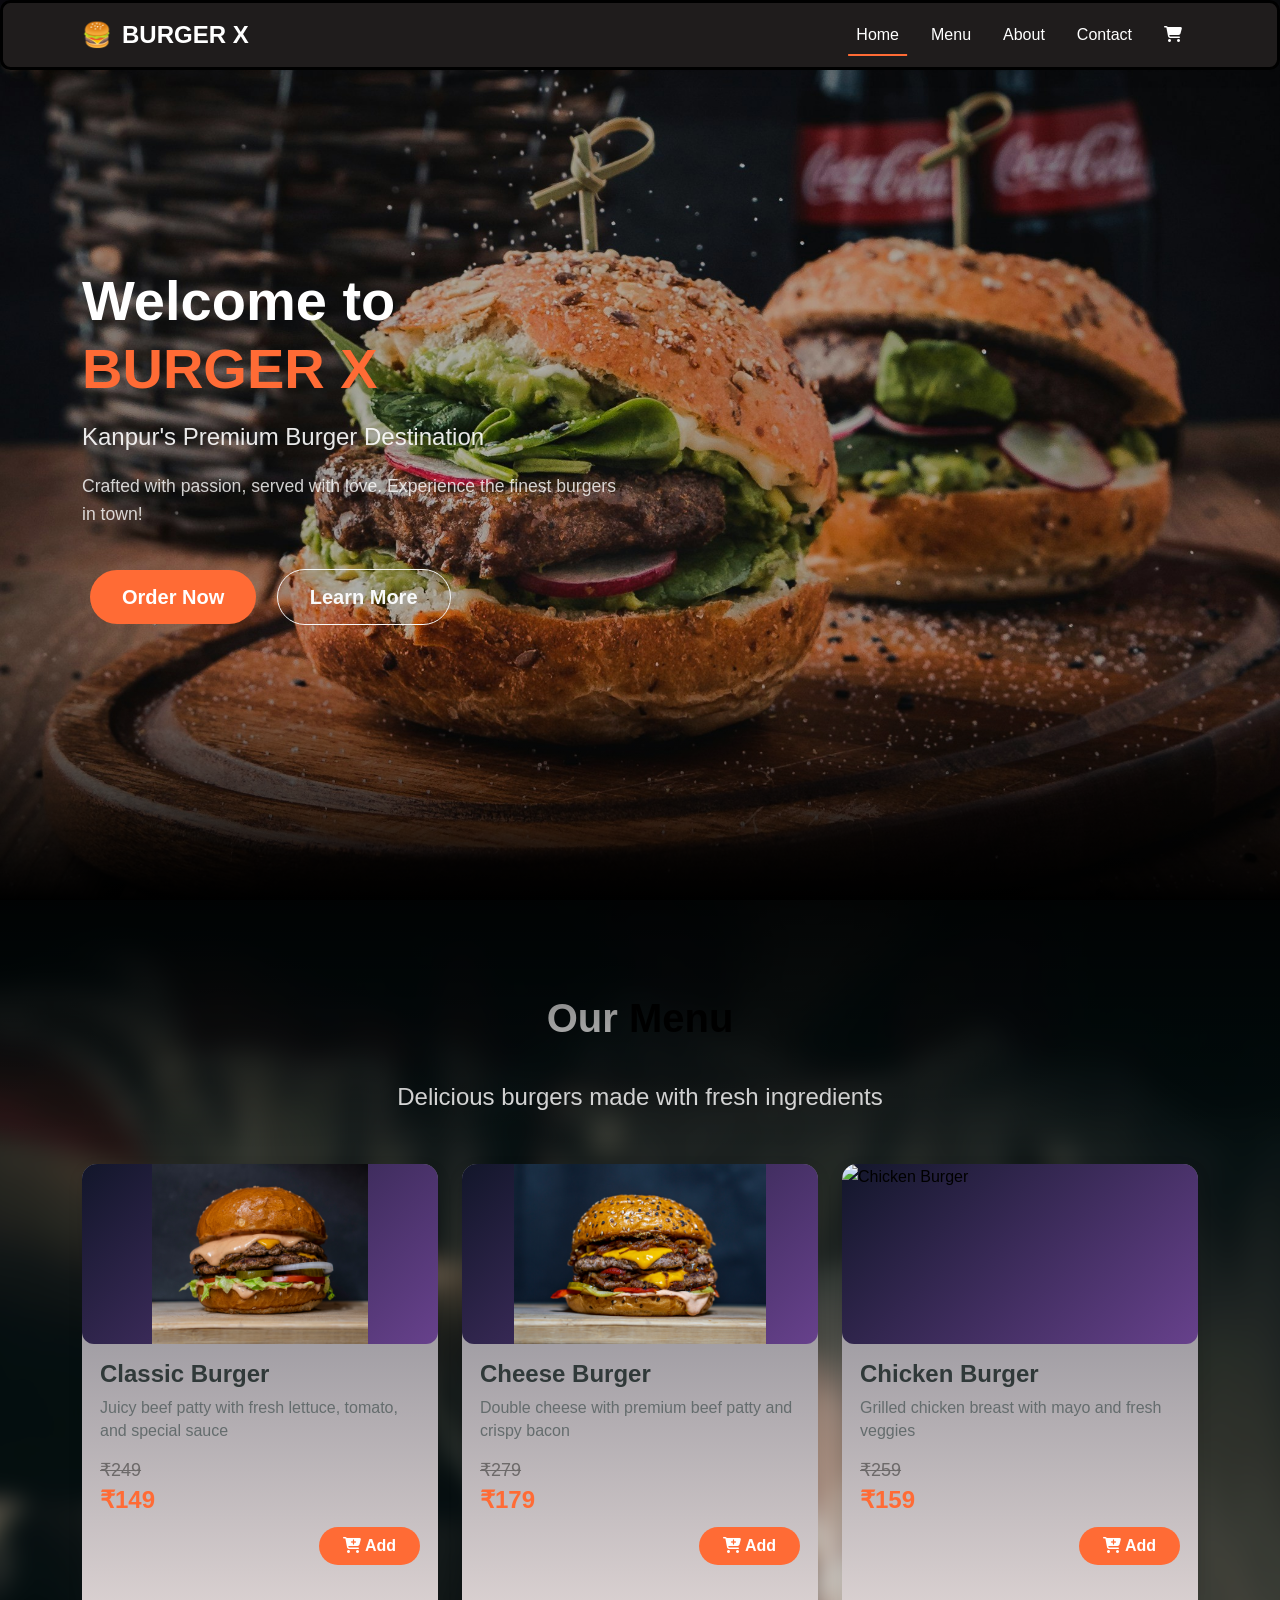
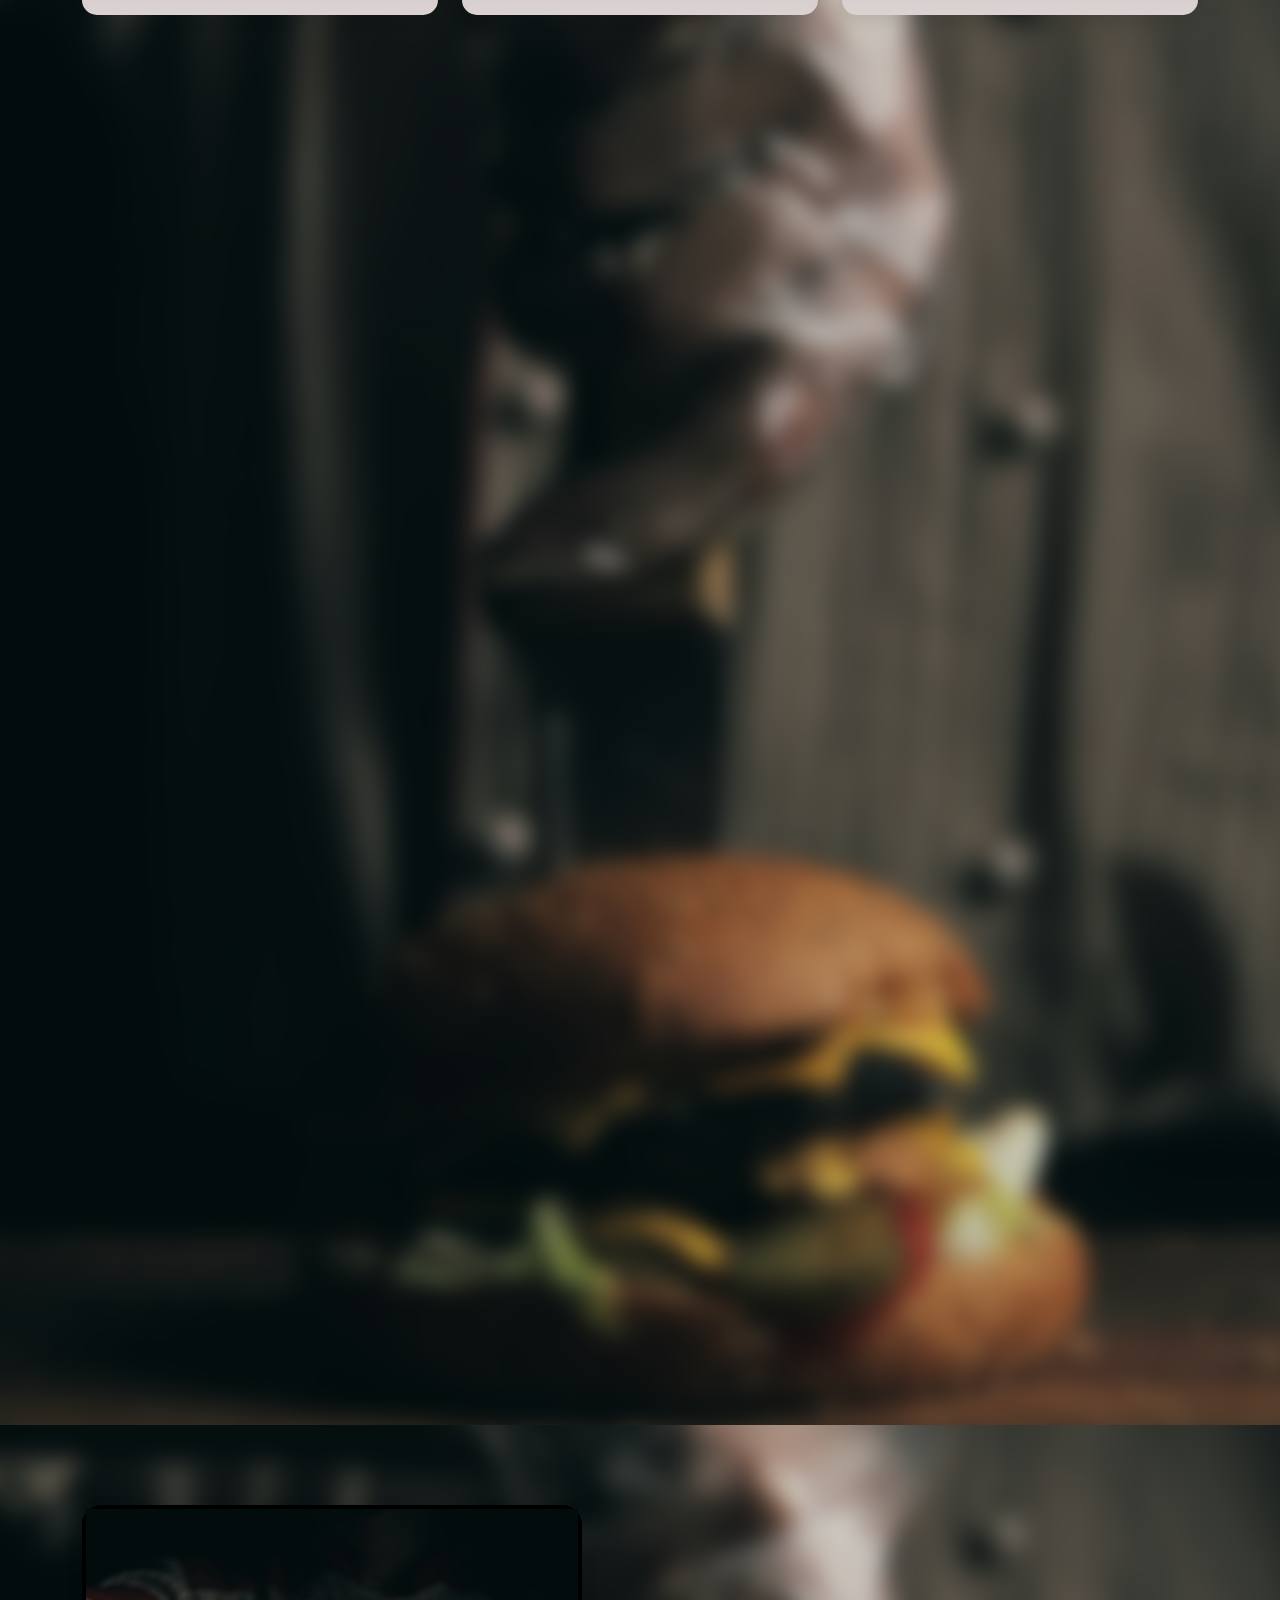
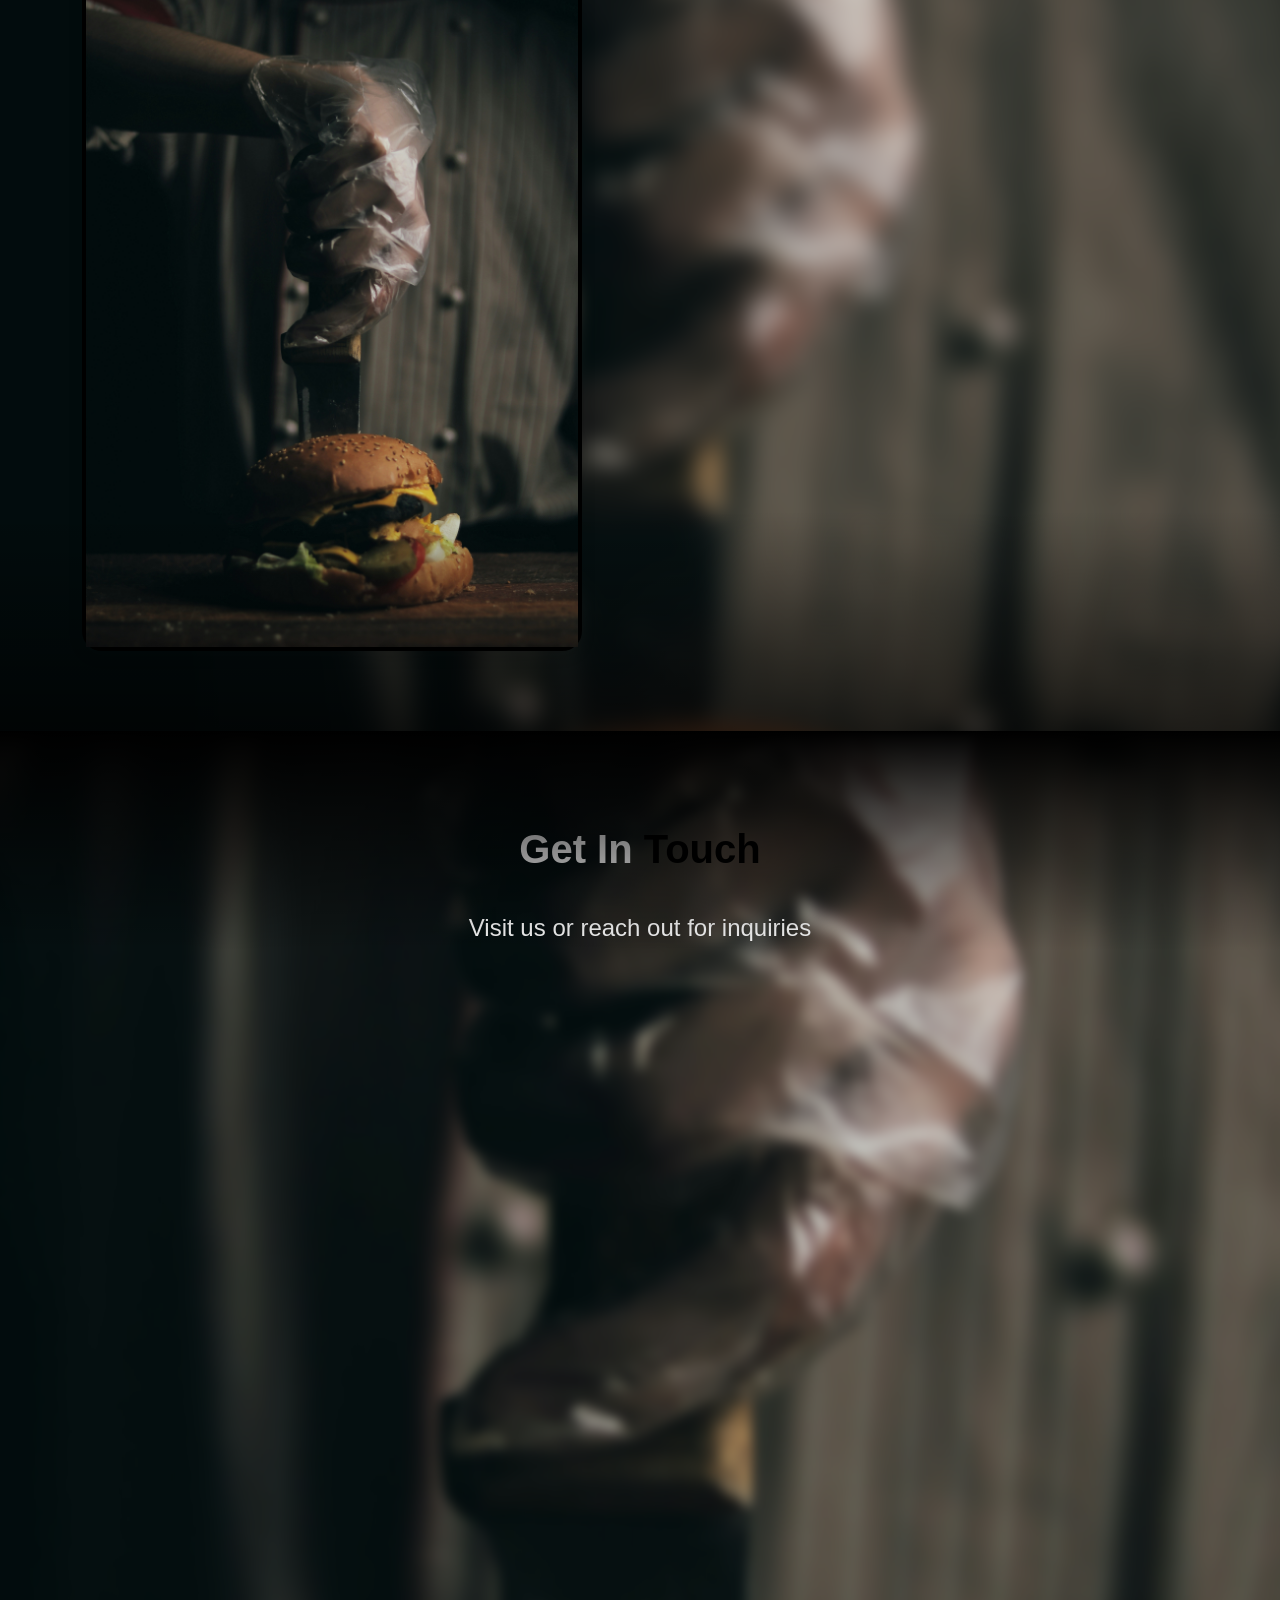
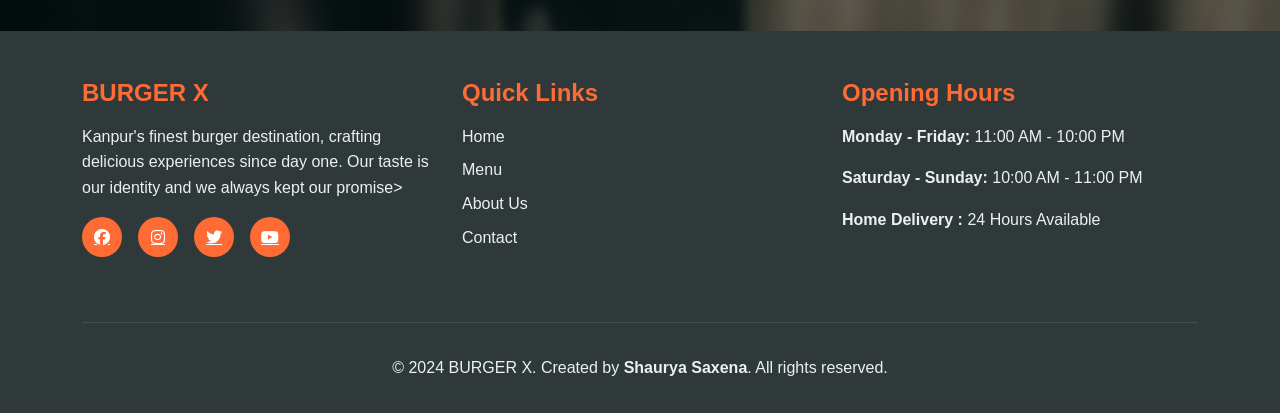
==== index.html @ 2e6d2f6c "new" ====
<!DOCTYPE html>
<html lang="en">
<head>
    <meta charset="UTF-8">
    <meta name="viewport" content="width=device-width, initial-scale=1.0">
    <title>S BURGER X | Premium Burgers in Kanpur</title>
    <link href="https://cdn.jsdelivr.net/npm/bootstrap@5.3.0/dist/css/bootstrap.min.css" rel="stylesheet">
    <link rel="stylesheet" href="https://cdnjs.cloudflare.com/ajax/libs/font-awesome/6.4.0/css/all.min.css">
    <link rel="stylesheet" href="style.css">
</head>
<body>
    <!-- Navbar -->
    <nav class="navbar navbar-expand-lg fixed-top">
        <div class="container">
            <a class="navbar-brand" href="#home">
              🍔
                <span class="brand-text">BURGER X</span>
            </a>
            <button class="navbar-toggler" type="button" id="navToggler">
                <span class="hamburger-icon">
                    <span></span>
                    <span></span>
                    <span></span>
                    
                </span>
            </button>
            <div class="collapse navbar-collapse" id="navbarNav">
                <ul class="navbar-nav ms-auto">
                    <li class="nav-item">
                        <a class="nav-link active" href="#home">Home</a>
                    </li>
                    <li class="nav-item">
                        <a class="nav-link" href="#menu">Menu</a>
                    </li>
                    <li class="nav-item">
                        <a class="nav-link" href="#about">About</a>
                    </li>
                    <li class="nav-item">
                        <a class="nav-link" href="#contact">Contact</a>
                    </li>
                    <li class="nav-item">
                        <a class="nav-link cart-link" href="#" id="cartBtn">
                            <i class="fas fa-shopping-cart"></i>
                            <span class="cart-badge" id="cartCount">0</span>
                        </a>
                    </li>
                </ul>
            </div>
        </div>
    </nav>

    <!-- Hero Section -->
    <section id="home" class="hero-section">
        <div class="container">
            <div class="row align-items-center">
                <div class="col-lg-6 hero-content">
                    <h1 class="hero-title animate-fade-in">Welcome to <span class="highlight">BURGER X</span></h1>
                    <p class="hero-subtitle animate-fade-in-delay">Kanpur's Premium Burger Destination</p>
                    <p class="hero-description animate-fade-in-delay-2">Crafted with passion, served with love. Experience the finest burgers in town!</p>
                    <div class="hero-buttons animate-fade-in-delay-3">
                        <a href="#menu" class="btn btn-primary btn-lg">Order Now</a>
                        <a href="#about" class="btn btn-outline-light btn-lg">Learn More</a>
                    </div>
                </div>
                <div class="col-lg-6 hero-image animate-slide-in">
                    <div class="burger-animation">
                  <div class="hero-image-wrapper">
                  <!-- <img src="mae-mu-I7A_pHLcQK8-unsplash.jpg" alt="" class="hero-image">
                </div> -->
                    </div>
                </div>
            </div>
        </div>
    </section>

    <!-- Menu Section -->
    <section id="menu" class="menu-section">
        <div class="container">
            <div class="section-header text-center">
                <button class="menu-btn">
                <h2 class="section-title">Our <strong class="sssm">Menu</strong></h2>
             </button>   <p class="section-subtitle">Delicious burgers made with fresh ingredients</p>
            </div>
            <div class="row" id="productContainer">
                <!-- Products will be dynamically loaded here -->
            </div>
        </div>
    </section>
<div class="blur-bridge"></div>
    <!-- About Section -->
    <section id="about" class="about-section">
        <div class="container">
            <div class="row align-items-center">
                <div class="col-lg-6">
                    <div class="about-image">
                        <div class="about-image-wrapper">
                           
                            <img src="sajad-nazeran-1iiPRVapgrw-unsplash.jpg" alt="About Image" >
                        
                        </div>
                    </div>
                </div>
                <div class="col-lg-6">
                    <div class="about-content">
                        <h2 class="section-title">About <span class="highlight">BURGER X</span></h2>
                        <p class="about-text">Founded by <strong>Shaurya Saxena</strong>,BURGER X is Kanpur's premier destination for gourmet burgers. Located in the Heart of Kanpur (208001), we pride ourselves on serving the finest quality burgers made with fresh, locally-sourced ingredients.</p>
                        <p class="about-text">Our passion for creating the perfect burger drives everything we do. From classic favorites to innovative creations, each burger is crafted with care and attention to detail.focuses on the delicious food (fresh ingredients, unique flavors, juicy patties, toppings like caramelized onions/sauces), the experience (cozy atmosphere, great service, storytelling), and marketing (social media buzz with captions like "burger o'clock," promotions, local events, behind-the-scenes glimpses) to build a strong brand that attracts customers seeking both quality and fun</p>
                        <div class="about-stats">
                            <div class="stat-item">
                                <h3>500+</h3>
                                <p>Happy Customers</p>
                            </div>
                            <div class="stat-item">
                                <h3>15+</h3>
                                <p>Burger Varieties</p>
                            </div>
                            <div class="stat-item">
                                <h3>4.8★</h3>
                                <p>Customer Rating</p>
                            </div>
                        </div>
                    </div>
                </div>
            </div>
        </div>
    </section>
<div class="blur-bridge"></div>
    <!-- Contact Section -->
    <section id="contact" class="contact-section">
        <div class="container">
            <div class="section-header text-center">
                <button class="touch-btn">
                <h2 class="section-title">Get In <strong style="color: black;">Touch</strong></h2>
               </button> <p class="section-subtitle">Visit us or reach out for inquiries</p>
            </div>
            <div class="row">
                <div class="col-lg-4 col-md-6 mb-4">
                    <div class="contact-card">
                        <div class="contact-icon">
                            <i class="fas fa-map-marker-alt"></i>
                        </div>
                        <h4>Location</h4>
                        <p>BURGER X<br>Kanpur, Uttar Pradesh<br>PIN: 208001</p>
                    </div>
                </div>
                <div class="col-lg-4 col-md-6 mb-4">
                    <div class="contact-card">
                        <div class="contact-icon">
                            <i class="fas fa-phone"></i>
                        </div>
                        <h4>Phone</h4>
                        <p>+91 98765 43210<br>+91 87654 32109</p>
                    </div>
                </div>
                <div class="col-lg-4 col-md-6 mb-4">
                    <div class="contact-card">
                        <div class="contact-icon">
                            <i class="fas fa-envelope"></i>
                        </div>
                        <h4>Email</h4>
                        <p>info@burgerx.com<br>shaurya@burgerx.com</p>
                    </div>
                </div>
            </div>
        </div>
    </section>

    <!-- Footer -->
    <footer class="footer">
        <div class="container">
            <div class="row">
                <div class="col-lg-4 mb-4">
                    <h4 class="footer-title">BURGER X</h4>
                    <p>Kanpur's finest burger destination, crafting delicious experiences since day one. Our taste is our identity and we always kept our promise></p>
                    <div class="social-links">
                        <a href="#"><i class="fab fa-facebook"></i></a>
                        <a href="#"><i class="fab fa-instagram"></i></a>
                        <a href="#"><i class="fab fa-twitter"></i></a>
                        <a href="#"><i class="fab fa-youtube"></i></a>
                    </div>
                </div>
                <div class="col-lg-4 mb-4">
                    <h4 class="footer-title">Quick Links</h4>
                    <ul class="footer-links">
                        <li><a href="#home">Home</a></li>
                        <li><a href="#menu">Menu</a></li>
                        <li><a href="#about">About Us</a></li>
                        <li><a href="#contact">Contact</a></li>
                    </ul>
                </div>
                <div class="col-lg-4 mb-4">
                    <h4 class="footer-title">Opening Hours</h4>
                    <p><strong>Monday - Friday:</strong> 11:00 AM - 10:00 PM</p>
                    <p><strong>Saturday - Sunday:</strong> 10:00 AM - 11:00 PM</p>
                    
                    <p><strong>Home Delivery : </strong> 24 Hours Available</p>
                </div>
            </div>
            <div class="footer-bottom">
                <p>&copy; 2024 BURGER X. Created by <strong>Shaurya Saxena</strong>. All rights reserved.</p>
            </div>
        </div>
    </footer>

    <!-- Cart Modal -->
    <div class="modal fade" id="cartModal" tabindex="-1">
        <div class="modal-dialog modal-dialog-scrollable modal-lg">
            <div class="modal-content">
                <div class="modal-header">
                    <h5 class="modal-title">Your Cart</h5>
                    <button type="button" class="btn-close" data-bs-dismiss="modal"></button>
                </div>
                <div class="modal-body">
                    <div id="cartItems"></div>
                    <div class="cart-empty" id="emptyCart" style="display: none;">
                        <i class="fas fa-shopping-cart"></i>
                        <p>Your cart is empty</p>
                    </div>
                </div>
                <div class="modal-footer">
                    <div class="cart-total">
                        <h4>Total: ₹<span id="cartTotal">0</span></h4>
                    </div>
                    <button type="button" class="btn btn-secondary" data-bs-dismiss="modal">Continue Shopping</button>
                    <button type="button" class="btn btn-primary" id="checkoutBtn">Checkout</button>
                </div>
            </div>
        </div>
    </div>

    <script src="https://cdn.jsdelivr.net/npm/bootstrap@5.3.0/dist/js/bootstrap.bundle.min.js"></script>
    <script src="script.js"></script>
</body>
</html>
---- style.css ----
/* ===== ROOT VARIABLES ===== */
:root {
    --ultra-color: #1f1c1c;
    --primary-color: #ff6b35;
    --secondary-color: #f7931e;
    --dark-color: #303939;
    --light-color: #ecf0f1;
    --white: #ffffff;
    --success-color: #27ae60;
    --danger-color: #e74c3c;
    --shadow: 0 5px 15px rgba(19, 18, 18, 0.1);
    --shadow-hover: 0 10px 30px rgba(52, 47, 47, 0.15);
    --transition: all 0.3s ease;
}

/* ===== GLOBAL STYLES ===== */
* {
    margin: 0;
    padding: 0;
    box-sizing: border-box;
 }

body {
    font-family: 'Segoe UI', Tahoma, Geneva, Verdana, sans-serif;
     color: var(--dark-colo); 
    line-height: 1.6;

  
}

html {
    scroll-behavior: smooth;
}

section {
    padding: 80px 0;
}

.highlight {
    color: var(--primary-color);
}

/* ===== NAVBAR ===== */
.navbar {
    border-radius: 10.5px;
    background: var(--ultra-color);
    box-shadow: var(--shadow);
    padding: 0.5rem 0;
    transition: var(--transition);
    border: solid 3px black;
}

.navbar-brand {
    display: flex;
    align-items: center;
    gap: 10px;
    font-weight: bold;
    font-size: 1.5rem;
    color: var(--white) !important;
}

.brand-icon {
    font-size: 2rem;
    animation: bounce 2s infinite;
}

@keyframes bounce {
    0%, 100% { transform: translateY(0); }
    50% { transform: translateY(-10px); }
}

.navbar-toggler {
    border: none;
    padding: 0;
    width: 30px;
    height: 30px;
    position: relative;
    cursor: pointer;
}

.navbar-toggler:focus {
    box-shadow: none;
}

.hamburger-icon {
    display: block;
    width: 100%;
    height: 100%;
    position: relative;
}

.hamburger-icon span {
    display: block;
    position: absolute;
    height: 3px;
    width: 100%;
    background: var(--primary-color);
    border-radius: 3px;
    opacity: 1;
    left: 0;
    transform: rotate(0deg);
    transition: .25s ease-in-out;
}

.hamburger-icon span:nth-child(1) {
    top: 0px;
}

.hamburger-icon span:nth-child(2) {
    top: 10px;
}

.hamburger-icon span:nth-child(3) {
    top: 20px;
}

.navbar-toggler.active .hamburger-icon span:nth-child(1) {
    top: 10px;
    transform: rotate(135deg);
}

.navbar-toggler.active .hamburger-icon span:nth-child(2) {
    opacity: 0;
    left: -60px;
}

.navbar-toggler.active .hamburger-icon span:nth-child(3) {
    top: 10px;
    transform: rotate(-135deg);
}

.nav-link {
    color: var(--white) !important;
    font-weight: 500;
    padding: 0.5rem 1rem !important;
    transition: var(--transition);
    position: relative;
}

.nav-link::after {
    content: '';
    position: absolute;
    bottom: 0;
    left: 50%;
    width: 0;
    height: 2px;
    background: var(--primary-color);
    transition: var(--transition);
    transform: translateX(-50%);
}

.nav-link:hover::after,
.nav-link.active::after {
    width: 80%;
}

.cart-link {
    position: relative;
}

.cart-badge {
    position: absolute;
    top: 0;
    right: 5px;
    background: var(--primary-color);
    color: var(--white);
    border-radius: 50%;
    width: 20px;
    height: 20px;
    display: flex;
    align-items: center;
    justify-content: center;
    font-size: 0.75rem;
    font-weight: bold;
}

/* ===== HERO SECTION ===== */
.hero-section {
    /* background: linear-gradient(135deg, #667eea 0%, #764ba2 100%);
   */  background-image:url(mae-mu-I7A_pHLcQK8-unsplash2222222.jpg);
    background-repeat: no-repeat;
    background-size: cover;
    background-position-x: center;
    color: var(--white); 
    min-height: 100vh;
    display: flex;
    align-items: center;
    padding-top: 80px;
    position: relative;
    overflow: hidden;
    object-fit: cover;
}
img {
    width: 100%;
    height: 100%;
    object-fit: cover; /* This is the <img> equivalent of background-size: cover */
}

.hero-section::before {
    content: '';
    position: absolute;
    top: 0;
    left: 0;
    right: 0;
    bottom: 0;
    /* background: url('data:image/svg+xml,<svg xmlns="http://www.w3.org/2000/svg" viewBox="0 0 1440 320"><path fill="%23ffffff" fill-opacity="0.1" d="M0,96L48,112C96,128,192,160,288,160C384,160,480,128,576,112C672,96,768,96,864,112C960,128,1056,160,1152,160C1248,160,1344,128,1392,112L1440,96L1440,320L1392,320C1344,320,1248,320,1152,320C1056,320,960,320,864,320C768,320,672,320,576,320C480,320,384,320,288,320C192,320,96,320,48,320L0,320Z"></path></svg>');
    background-size: cover;
    background-position: bottom; */
}
.hero-section::after {
  content: "";
  position: absolute;
  left: 0;
  right: 0;
  bottom: 0;
  height: 250px;

  background: linear-gradient(
    to bottom,
    rgba(0, 0, 0, 0),
    rgba(0, 0, 0, 20)
  );

  pointer-events: none;
  z-index: 0;
}

.hero-content {
    position: relative;
    z-index: 2;
}

.hero-title {
    font-size: 3.5rem;
    font-weight: bold;
    margin-bottom: 1rem;
}

.hero-subtitle {
    font-size: 1.5rem;
    margin-bottom: 1rem;
    opacity: 0.9;
}

.hero-description {
    font-size: 1.1rem;
    margin-bottom: 2rem;
    opacity: 0.8;
}

.hero-buttons .btn {
    margin: 0.5rem;
    padding: 0.75rem 2rem;
    border-radius: 50px;
    font-weight: 600;
    transition: var(--transition);
}

.btn-primary {
    background: var(--primary-color);
    border: none;
}

.btn-primary:hover {
    background: var(--secondary-color);
    transform: translateY(-3px);
    box-shadow: var(--shadow-hover);
}

.btn-outline-light:hover {
    transform: translateY(-3px);
    box-shadow: var(--shadow-hover);
}

.burger-animation {
    text-align: center;
}

.burger-emoji {
    font-size: 15rem;
    display: inline-block;
    animation: rotate 10s linear infinite;
}

@keyframes rotate {
    from { transform: rotate(0deg); }
    to { transform: rotate(360deg); }
}

/* ===== ANIMATIONS ===== */
.animate-fade-in {
    animation: fadeIn 1s ease-in;
}

.animate-fade-in-delay {
    animation: fadeIn 1s ease-in 0.3s backwards;
}

.animate-fade-in-delay-2 {
    animation: fadeIn 1s ease-in 0.6s backwards;
}

.animate-fade-in-delay-3 {
    animation: fadeIn 1s ease-in 0.9s backwards;
}

.animate-slide-in {
    animation: slideIn 1s ease-out;
}

@keyframes fadeIn {
    from {
        opacity: 0;
        transform: translateY(20px);
    }
    to {
        opacity: 1;
        transform: translateY(0);
    }
}

@keyframes slideIn {
    from {
        opacity: 0;
        transform: translateX(100px);
    }
    to {
        opacity: 1;
        transform: translateX(0);
    }
}

/* ===== SECTION HEADER ===== */
.section-header {
    margin-bottom: 3rem;
}

.section-title {
    font-size: 2.5rem;
    font-weight: bold;
    margin-bottom: 1rem;
}

.section-subtitle {
    margin-top: 20px;
    font-size: 1.5rem;
    color: #f8f8f8;
}

/* ===== MENU SECTION ===== */
.menu-section {
     position: relative;
  min-height: 100vh;
  overflow: hidden;
}

.menu-section::before {
  content: "";
  position: absolute;
  inset: 0;
  background-image: url("sajad-nazeran-1iiPRVapgrw-unsplash.jpg");
  background-size: cover;
  background-position: center;
  filter: blur(10px);
  object-fit: contain;
  transform: scale(1.1); /* prevents edge blur cut */
  z-index: -1;
  
  
}
.menu-section::after {
  content: "";
  position: absolute;
  left: 0;
  right: 0;
  top: 0;
  height: 250px;

  background: linear-gradient(
    to top,
    rgba(0, 0, 0, 0),
    rgba(0, 0, 0, 0.75)
  );

  pointer-events: none;
  z-index: 0;
}

.menu-btn{
     padding: 14px 24px 0px 24px ;
  border-radius: 999px;
  border: none;
  background: linear-gradient(135deg, var(--primary-color));
  color: white;
  font-size: 16px;
  font-weight: 300;
  cursor: pointer;
  transition: all 0.3s ease;

}
.sssm{
    color: black;
    font-weight: 700;
}
.product-card {
    background: linear-gradient(#7d7d87 0%, #dbd2d2 100%);
    border-radius: 15px;
    overflow: hidden;
    box-shadow: var(--shadow);
    transition: var(--transition);
    margin-bottom: 2rem;
    height: 100%;

}

.product-card:hover {
    transform: translateY(-10px);
    box-shadow: var(--shadow-hover);
}

/* .product-image {
    width: 100%;
    height: 250px;
    display: flex;
    align-items: center;
    justify-content: center;
    background-image: url(food-burger-606450.jpeg);
    font-size: 8rem;
} */
.product-image {
  width: 100%;
  height: 180px;              /* adjust height as you like */
  display: flex;
  align-items: center;
  justify-content: center;
  overflow: hidden;           /* prevents overflow */
 background: linear-gradient(135deg, #12162a 0%, #67418c 100%);
     /* optional */
  border-radius: 12px;
}

.product-image img {
  width: 100%;
  height: 100%;
  object-fit: contain;        /* FULL image visible */
}

.product-body {
    margin: auto;
   padding: 16px 18px 10px;
      line-height: 1.4;     /* reduce height */
  margin-bottom: 8px;  
}

.product-title {
    font-size: 1.5rem;
    font-weight: bold;
    margin-bottom: 0.5rem;
    color: var(--dark-color);
}

.product-description {
    color: #646c6d;
    margin-bottom: 1rem;
}

.product-footer {
    display: flex;
     flex-direction: column;   /* KEY PART */
    justify-content: space-between;
    align-items:first baseline;
}
.product-extra{
      color: #6d6a6a;
  font-size: 18px;
  text-decoration: line-through;

}
.product-price {
    font-size: 1.5rem;
    font-weight: bold;
    color: var(--primary-color);
}
.product-foot-btn{
    margin-top:10px;
    display:flex;
    justify-content:right;
}
.btn-add-cart {
    background: var(--primary-color);
    color: var(--white);
    border: none;
    padding: 0.5rem 1.5rem;
    border-radius: 50px;
    font-weight: 600;
    transition: var(--transition);
    margin-bottom: 0px;
    
   
}

.btn-add-cart:hover {
    background: var(--secondary-color);
    transform: scale(1.05);
}

/* ===== ABOUT SECTION ===== */
.about-section {
     position: relative;
  min-height: 100vh;
  overflow: hidden;
}
.about-section::before {
  content: "";
  position: absolute;
  inset: 0;
  background-image: url("sajad-nazeran-1iiPRVapgrw-unsplash.jpg");
  background-size: cover;
  background-position: center;
  filter: blur(10px);
  object-fit: contain;
  transform: scale(1.1); /* prevents edge blur cut */
  z-index: -1;
}


.about-section::after {
  content: "";
  position: absolute;
  left: 0;
  right: 0;
  bottom: 0;
  height: 220px;

  background: linear-gradient(
    to bottom,
    rgba(0, 0, 0, 0),
    rgba(0, 0, 0, 0.65)
  );

  pointer-events: none;
  z-index: 0;
}



.about-image-wrapper {
    border: 4px solid;
    border-radius: 20px;
    width: 100%;
    max-width: 500px;
    height: auto;
    object-fit: contain;
    /* background: linear-gradient(135deg, #667eea 0%, #764ba2 100%);
  */ ; 
    display: flex;
    align-items: center;
    justify-content: center;
    box-shadow: var(--shadow);
}

.about-emoji {
    font-size: 12rem;
}

.about-text {
    font-size: 1.3rem;
    margin-bottom: 1.5rem;
    color: #ffffff;
    text-size-adjust: initial;
}

.about-stats {
    display: flex;
    gap: 2rem;
    margin-top: 2rem;
}

.stat-item {
    text-align: center;
}

.stat-item h3 {
    font-size: 2rem;
    color: var(--primary-color);
    font-weight: bold;
    margin-bottom: 0.5rem;
}

.stat-item p {
    color: #ffffff;
}


/* ===== CONTACT SECTION ===== */
.contact-section {
     position: relative;
  min-height: 100vh;
  overflow: hidden;
}
.contact-section::after {
  content: "";
  position: absolute;
  left: 0;
  right: 0;
  top: 0;
  height: 220px;

  background: linear-gradient(
    to top,
    rgba(0, 0, 0, 0),
    rgba(0, 0, 0, 1.65)
  );

  pointer-events: none;
  z-index: 0;
}

.contact-section::before {
  content: "";
  position: absolute;
  inset: 0;
  background-image: url("sajad-nazeran-1iiPRVapgrw-unsplash.jpg");
  background-size: cover;
  background-position: center;
  filter: blur(4px);
  object-fit: contain;
  transform: scale(1.5); /* prevents edge blur cut */
  
  pointer-events: none;
  z-index: -1;
}
.touch-btn {
   padding: 14px 24px 0px 24px ;
  border-radius: 999px;
  border: none;
  background: linear-gradient(135deg, var(--primary-color));
  color: white;
  font-size: 16px;
  font-weight: 600;
  cursor: pointer;
  transition: all 0.3s ease;
}
.touch-btn:hover {
  transform: translateY(-2px);
  box-shadow: 0 12px 30px rgba(255, 61, 0, 0.35);
}
.contact-card {
    background: linear-gradient(135deg, #667297 0%, #473a54 100%);
    padding: 2rem;
    border-radius: 15px;
    text-align: center;
    box-shadow: var(--shadow);
    transition: var(--transition);
    height: 100%;
}

.contact-card:hover {
    transform: translateY(-10px);
    box-shadow: var(--shadow-hover);
}

.contact-icon {
    width: 80px;
    height: 80px;
    margin: 0 auto 1.5rem;
    background: linear-gradient(135deg, #192768 0%, #764ba2 100%);
    border-radius: 50%;
    display: flex;
    align-items: center;
    justify-content: center;
    font-size: 2rem;
    color: var(--white);
}

.contact-card h4 {
    font-weight: bold;
    margin-bottom: 1rem;
    color: black;
} */

.contact-card p {
    color: #ffffff;
    margin: 0;
}

/* ===== FOOTER ===== */
.footer {
    background: var(--dark-color);
    color: var(--light-color);
    padding: 3rem 0 1rem;
}

.footer-title {
    color: var(--primary-color);
    margin-bottom: 1rem;
    font-weight: bold;
}

.social-links {
    display: flex;
    gap: 1rem;
    margin-top: 1rem;
}

.social-links a {
    width: 40px;
    height: 40px;
    background: var(--primary-color);
    color: var(--white);
    display: flex;
    align-items: center;
    justify-content: center;
    border-radius: 50%;
    transition: var(--transition);
}

.social-links a:hover {
    background: var(--secondary-color);
    transform: translateY(-3px);
}

.footer-links {
    list-style: none;
    padding: 0;
}

.footer-links li {
    margin-bottom: 0.5rem;
}

.footer-links a {
    color: var(--light-color);
    text-decoration: none;
    transition: var(--transition);
}

.footer-links a:hover {
    color: var(--primary-color);
    padding-left: 5px;
}

.footer-bottom {
    text-align: center;
    margin-top: 2rem;
    padding-top: 2rem;
    border-top: 1px solid rgba(255, 255, 255, 0.1);
}

/* ===== CART MODAL ===== */
.cart-item {
    display: flex;
    align-items: center;
    padding: 1rem;
    border-bottom: 1px solid var(--light-color);
    gap: 1rem;
}

.cart-item-image {
    font-size: 3rem;
    width: 80px;
    height: 80px;
    display: flex;
    align-items: center;
    justify-content: center;
    background: linear-gradient(135deg, #667eea 0%, #764ba2 100%);
    border-radius: 10px;
}

.cart-item-details {
    flex: 1;
}

.cart-item-title {
    font-weight: bold;
    margin-bottom: 0.5rem;
}

.cart-item-price {
    color: var(--primary-color);
    font-weight: bold;
}

.cart-item-controls {
    display: flex;
    align-items: center;
    gap: 1rem;
}

.quantity-controls {
    display: flex;
    align-items: center;
    gap: 0.5rem;
}


.quantity-btn {
    width: 30px;
    height: 30px;
    border: none;
    background: var(--primary-color);
    color: var(--white);
    border-radius: 5px;
    cursor: pointer;
    transition: var(--transition);
}

.quantity-btn:hover {
    background: var(--secondary-color);
}

.quantity-display {
    font-weight: bold;
    min-width: 30px;
    text-align: center;
}

.remove-btn {
    background: var(--danger-color);
    color: var(--white);
    border: none;
    padding: 0.5rem 1rem;
    border-radius: 5px;
    cursor: pointer;
    transition: var(--transition);
}

.remove-btn:hover {
    background: #c0392b;
}

.cart-empty {
    text-align: center;
    padding: 3rem;
    color: #7f8c8d;
}

.cart-empty i {
    font-size: 5rem;
    margin-bottom: 1rem;
}

.cart-total {
    flex: 1;
}

.cart-total h4 {
    color: var(--primary-color);
    font-weight: bold;
}

/* ===== RESPONSIVE ===== */

/* For wide Desktop screens */
@media (min-width: 1024px) {
    .hero-section {
        background-position: center 70%; /* Shifts the image slightly up/down */
    }
}

/* For Mobile screens */
@media (max-width: 768px) {
    .hero-section {
        background-size: cover;
        background-position: center;
    }
}
@media (max-width: 768px) {
    .hero-title {
        font-size: 2rem;
    }
    
    .hero-subtitle {
        font-size: 1.2rem;
    }
    
    .section-title {
        font-size: 2rem;
    }

    .burger-emoji {
        font-size: 8rem;
    }

    .about-emoji {
        font-size: 8rem;
    }
    
    .about-image-wrapper {
        height: 300px;
    }
    
    .cart-item {
        flex-direction: column;
        text-align: center;
    }
}

@media (max-width: 576px) {
    .hero-buttons .btn {
        display: block;
        width: 100%;
        margin: 0.5rem 0;
    }
    
    .product-image {
        height: 200px;
        font-size: 6rem;
    }
    
    .about-stats {
        gap: 1rem;
    }
    
    .stat-item h3 {
        font-size: 1.5rem;
    }
}
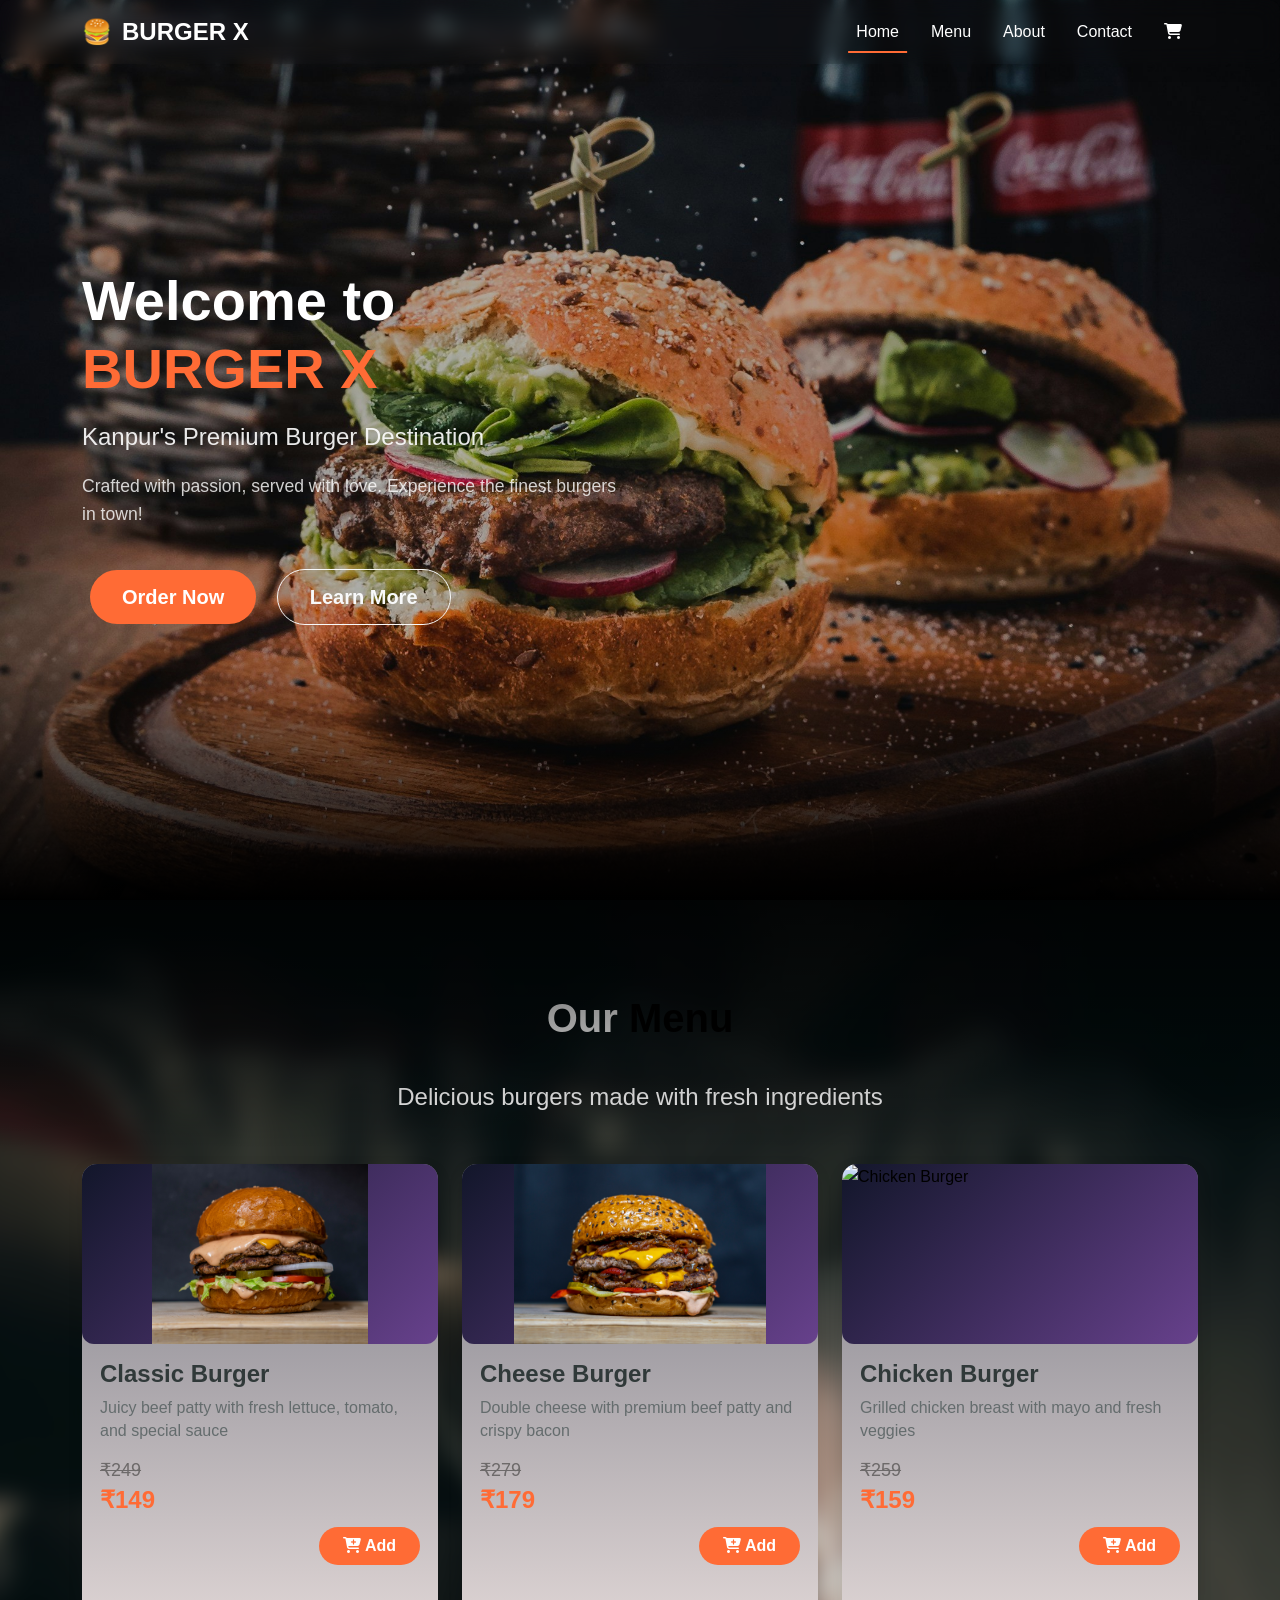
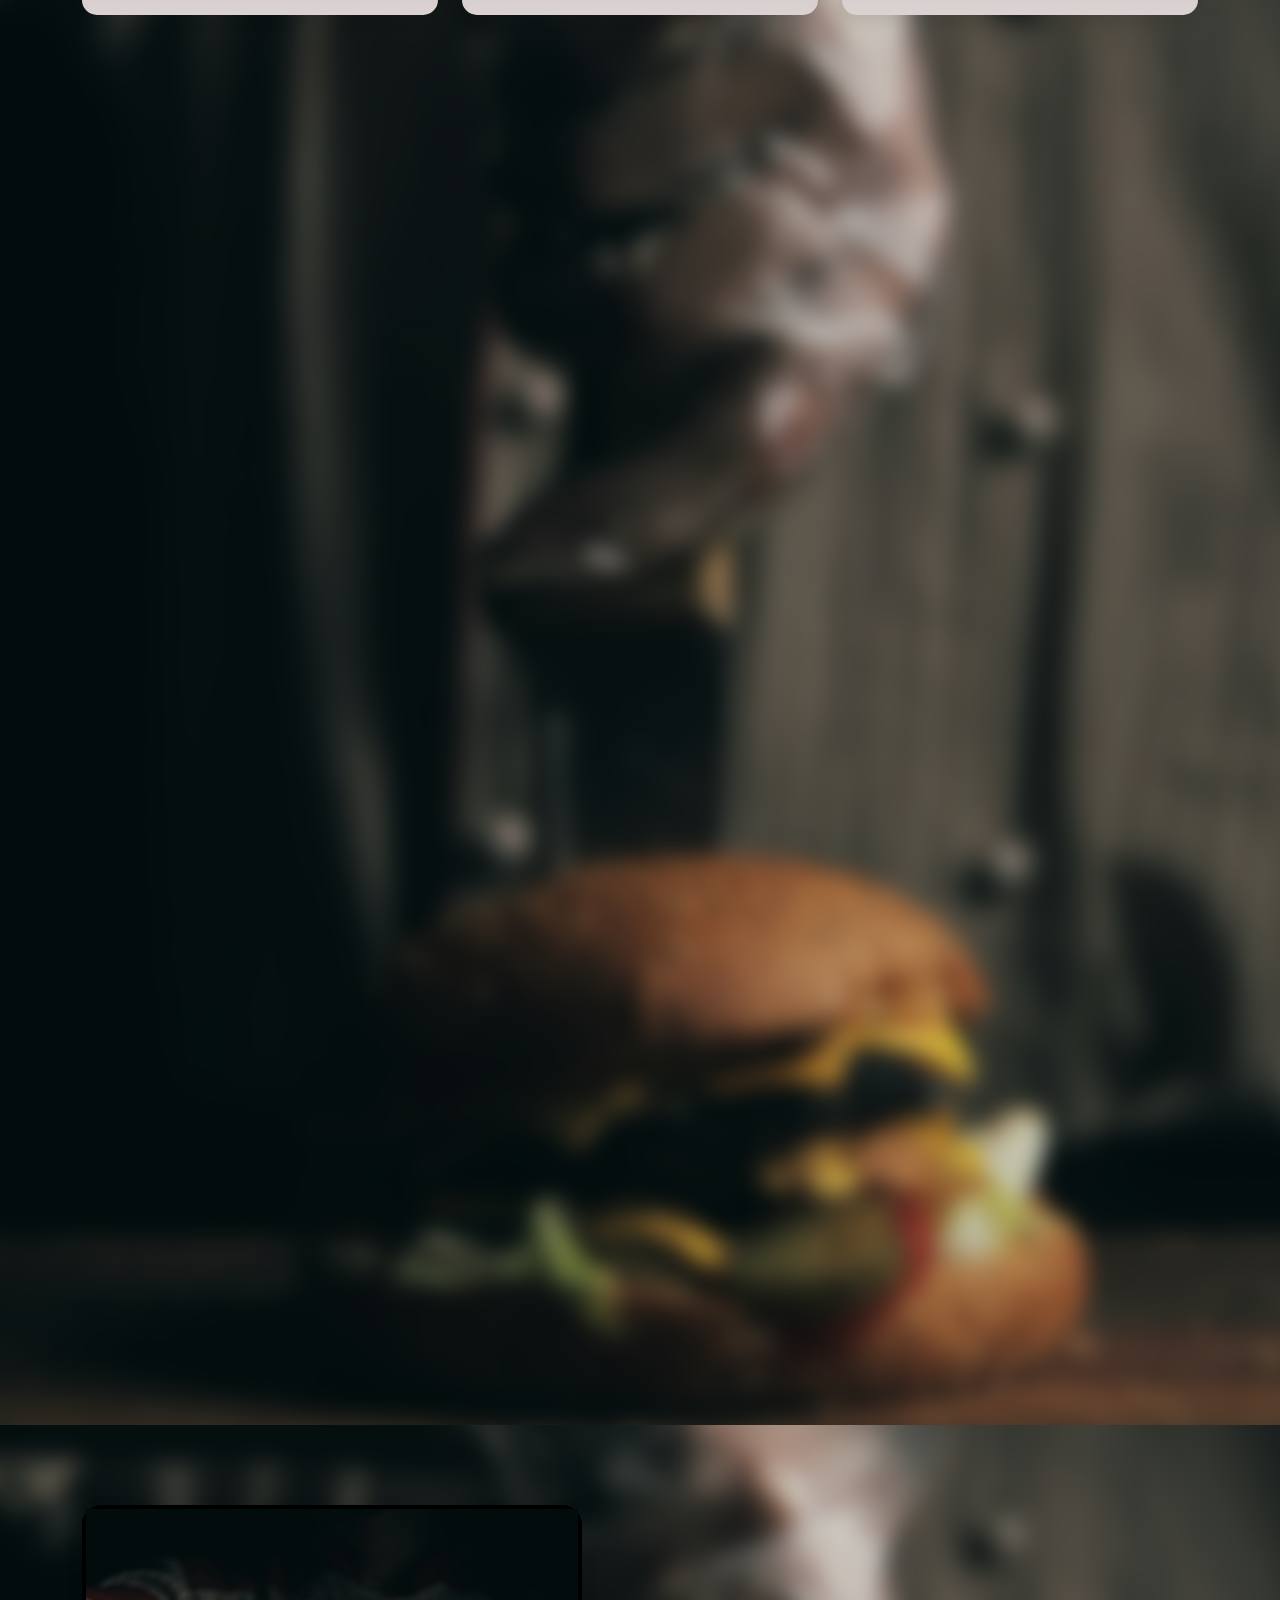
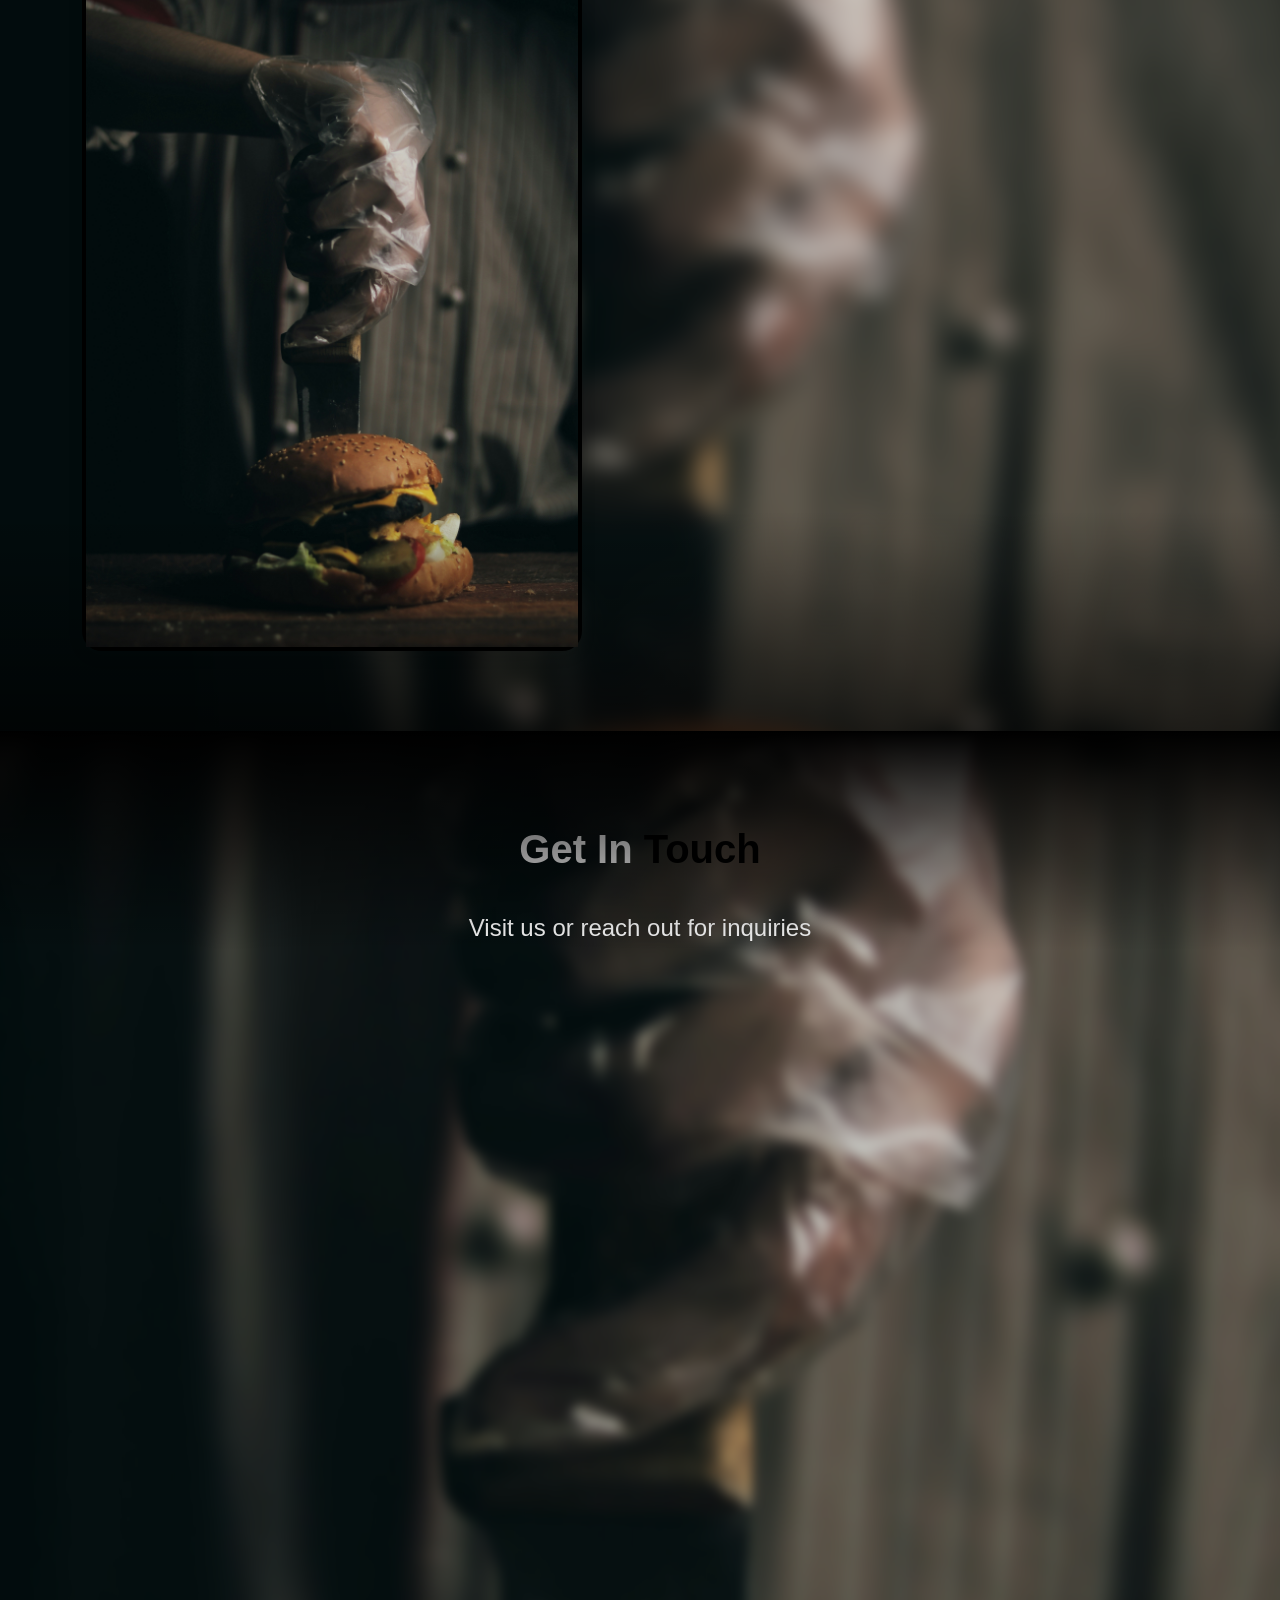
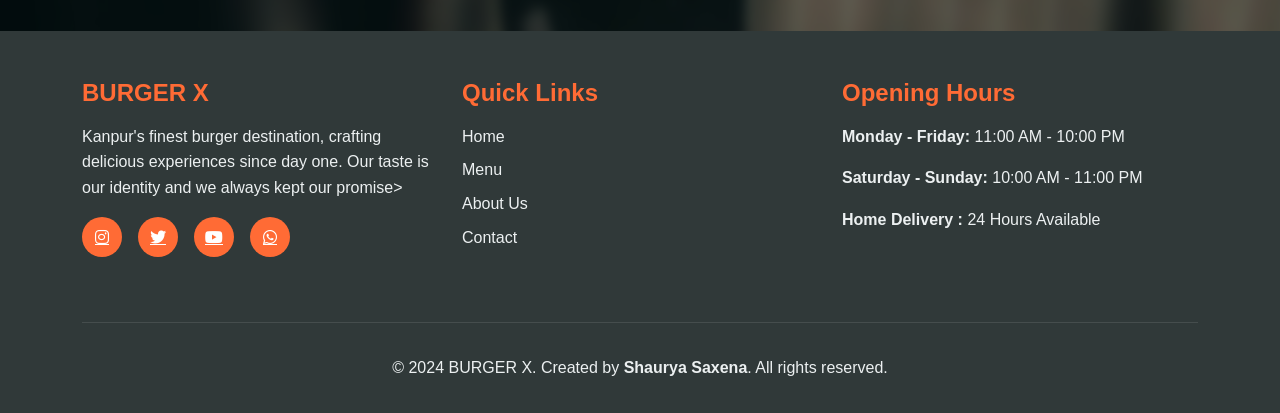
==== commit a18faea1: "Updated UI and fixed bugs" ====
--- a/index.html
+++ b/index.html
@@ -173,10 +173,14 @@
                     <h4 class="footer-title">BURGER X</h4>
                     <p>Kanpur's finest burger destination, crafting delicious experiences since day one. Our taste is our identity and we always kept our promise></p>
                     <div class="social-links">
-                        <a href="#"><i class="fab fa-facebook"></i></a>
-                        <a href="#"><i class="fab fa-instagram"></i></a>
-                        <a href="#"><i class="fab fa-twitter"></i></a>
-                        <a href="#"><i class="fab fa-youtube"></i></a>
+                         <a href="https://www.instagram.com/_shaudit__saxena_"><i class="fab fa-instagram"></i></a>
+                        <a href="https://twitter.com/@Shaurya_261106"><i class="fab fa-twitter"></i></a>
+                        <a href="https://www.youtube.com/@beautifulnature76"><i class="fab fa-youtube"></i></a>
+                       <a href="https://wa.me/917839256353"
+                        target="_blank"
+                             rel="noopener noreferrer"
+                                 aria-label="WhatsApp"
+                                     class="whatsapp-icon"><i class="fab fa-whatsapp"></i></a>
                     </div>
                 </div>
                 <div class="col-lg-4 mb-4">
--- a/style.css
+++ b/style.css
@@ -43,11 +43,12 @@
 /* ===== NAVBAR ===== */
 .navbar {
     border-radius: 10.5px;
-    background: var(--ultra-color);
+    background: transparent;
+    backdrop-filter: blur(10px);
     box-shadow: var(--shadow);
     padding: 0.5rem 0;
     transition: var(--transition);
-    border: solid 3px black;
+    border: solid px black;
 }
 
 .navbar-brand {
@@ -157,6 +158,15 @@
 .cart-link {
     position: relative;
 }
+
+
+.cart-item-image img {
+  width: 20px;
+  height: 20px;
+  object-fit: cover;
+}
+
+
 
 .cart-badge {
     position: absolute;
@@ -517,6 +527,8 @@
   background-image: url("sajad-nazeran-1iiPRVapgrw-unsplash.jpg");
   background-size: cover;
   background-position: center;
+  height: 100%;
+  width: 100%;
   filter: blur(10px);
   object-fit: contain;
   transform: scale(1.1); /* prevents edge blur cut */
